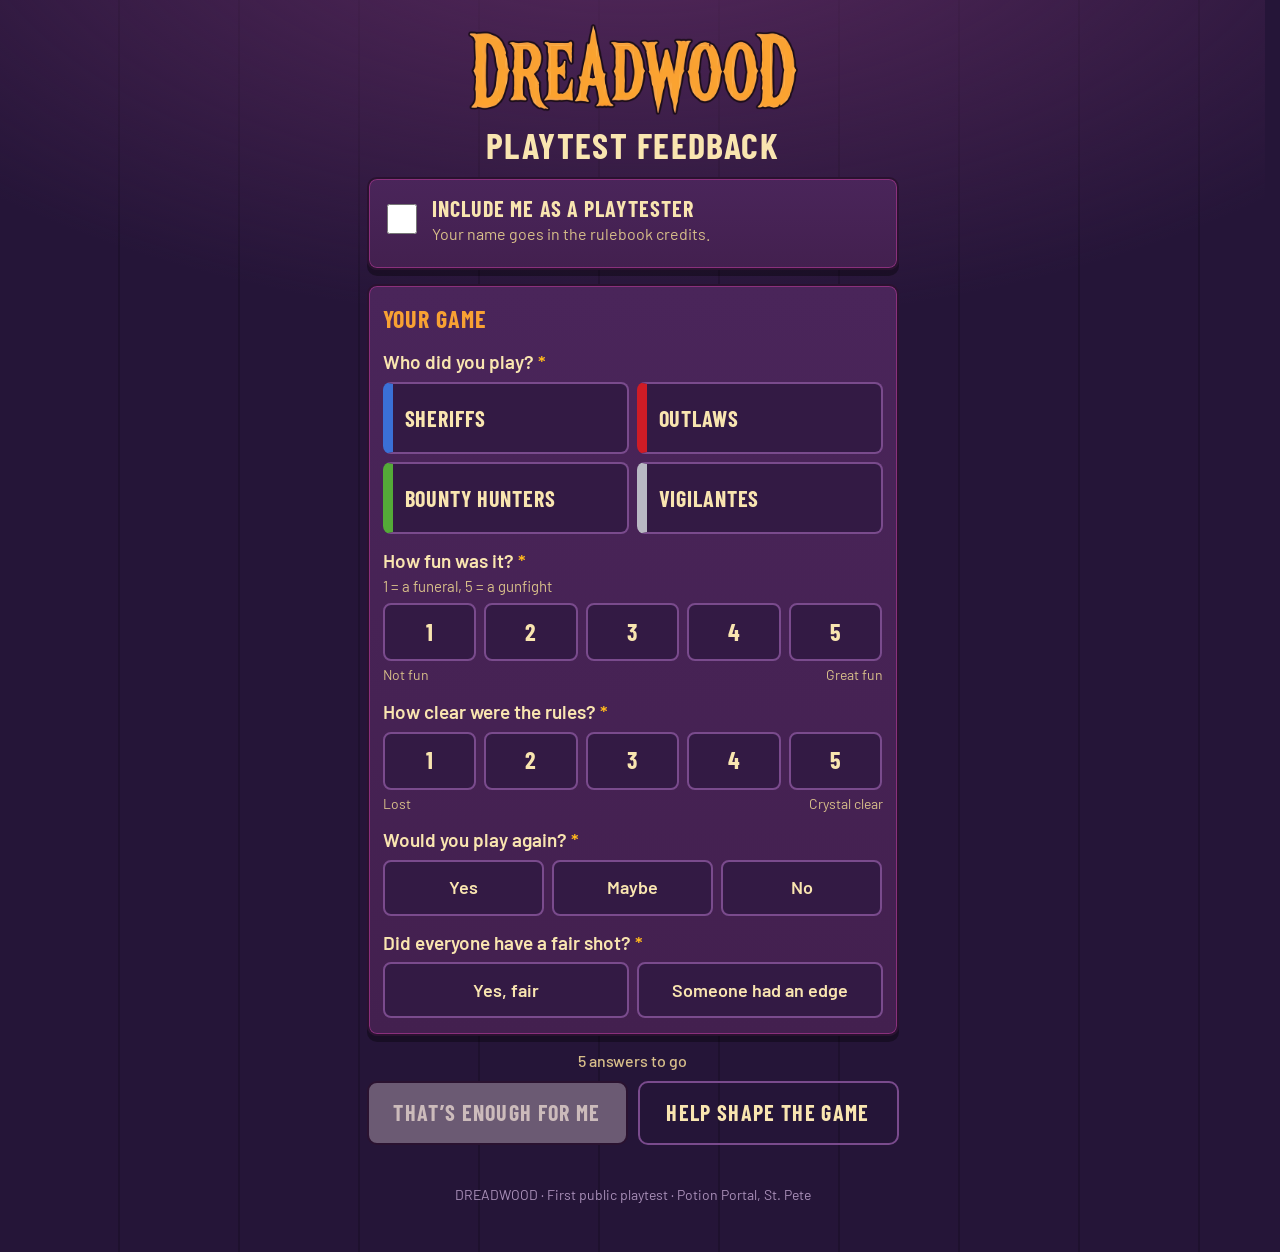
==== index.html @ 8e786455 "Seat question under Players (1..N); remove first-time question from survey" ====
<!doctype html>
<html lang="en"><head>
<meta charset="utf-8"><meta name="viewport" content="width=device-width,initial-scale=1,viewport-fit=cover">
<title>DREADWOOD Playtest Feedback</title><meta name="theme-color" content="#251538">
<meta name="description" content="Tell us how your DREADWOOD game went. About 60 seconds.">
<link rel="preload" href="assets/fonts/BarlowCondensed-Bold.woff2" as="font" type="font/woff2" crossorigin>
<link rel="stylesheet" href="assets/app.css">
</head><body>
<main class="wrap" id="form-view">
  <header class="hdr"><img class="logo" src="assets/img/logo.png" alt="DREADWOOD" width="900" height="249">
  <h1>Playtest feedback</h1></header>
  <form id="f" autocomplete="off" novalidate>
   <div class="hp" aria-hidden="true"><label>Website <input type="text" name="website" tabindex="-1" autocomplete="off"></label></div>

   <section class="panel pt" id="pt-panel">
    <label class="tick big"><input type="checkbox" id="credit"><span><b>Include me as a playtester</b><small>Your name goes in the rulebook credits.</small></span></label>
    <div id="pt-fields" class="reveal"><div class="rv">
      <div class="q">Name <small>exactly as it should be printed</small></div><input type="text" id="creditname" maxlength="80" autocomplete="off" placeholder="First name, handle, or both">
      <div class="q">Email <small>optional, only if you're up for follow-up questions</small></div><input type="email" id="email" maxlength="120" autocomplete="off" inputmode="email" placeholder="you@example.com">
      <p class="hint" style="margin:8px 0 0">Only Adam sees this. No spam, no list sales.</p>
    </div></div>
   </section>

   <section class="panel">
    <h2>Your game</h2>
    <div class="q req">Who did you play?</div>
    <div class="chips grid2" id="c-faction" data-chipclass="fac"></div>

    <div class="q"><span class="req">How fun was it?</span><small>1 = a funeral, 5 = a gunfight</small></div>
    <div class="chips five" id="c-fun"></div>
    <div class="scale-labels"><span>Not fun</span><span>Great fun</span></div>

    <div class="q req">How clear were the rules?</div>
    <div class="chips five" id="c-clarity"></div>
    <div class="scale-labels"><span>Lost</span><span>Crystal clear</span></div>

    <div class="q req">Would you play again?</div>
    <div class="chips grid3" id="c-again"></div>

    <div class="q req">Did everyone have a fair shot?</div>
    <div class="chips grid2" id="c-balance"></div>
    <div id="off-wrap" class="hidden"><div class="q">What gave someone the edge? <small>optional</small></div>
      <input type="text" id="off" maxlength="200" placeholder="A faction, a card, a seat, the board…"></div>
   </section>

   <p class="note count" id="left">5 answers to go</p>
   <div class="actions">
     <button class="btn" id="go" type="button" disabled>That’s Enough for Me</button>
     <button class="btn ghost" id="more" type="button" aria-expanded="false" aria-controls="extra">Help shape the game</button>
   </div>

   <div id="extra" class="reveal"><div class="rv">
   <details class="panel" id="d-game">
    <summary>The match <span class="opt">optional</span><span class="cnt" hidden></span></summary>
    <div class="q">How many games of Dreadwood have you played tonight?<small>Count this one.</small></div><div class="chips eq num" id="c-game"></div>
    <div class="q">Players</div><div class="chips grid3" id="c-count"></div>
    <div id="seat-wrap" class="hidden"><div class="q">Your seat<small>1 = went first</small></div><div class="chips eq num" id="c-seat"></div></div>
    <div class="q">Layout</div><select id="layout" aria-label="Layout"></select>
    <div class="q">Did you win?</div><div class="chips grid3" id="c-won"></div>
   </details>

   <details class="panel" id="d-more">
    <summary>Your two cents <span class="opt">optional</span><span class="cnt" hidden></span></summary>
    <div class="q">Favorite character or ability</div><select id="fav"></select>
    <div class="q">Least favorite</div><select id="least"></select>
    <div class="q">What confused you?</div><textarea id="confused" maxlength="600" placeholder="A rule, a card, a moment where you went “wait, what?”"></textarea>
    <div class="q">One thing you'd change</div><textarea id="change" maxlength="600"></textarea>
   </details>

   <details class="panel" id="d-you">
    <summary>Who's talking <span class="opt">optional</span><span class="cnt" hidden></span></summary>
    <div class="q">How did you hear about tonight?</div><div class="chips grid2" id="c-heard"></div>
    <div class="q">What do you usually play? <small>pick any</small></div><div class="chips grid2 left" id="c-interests"></div>
    <div class="q">Favorite board or video game?</div><input type="text" id="favgame" maxlength="100" placeholder="Anything goes">
   </details>

   <p class="note count" id="left2"></p>
   <button class="btn" id="go2" type="button" disabled>Send it all in</button>
   </div></div>
  </form>
  <p class="foot">DREADWOOD · First public playtest · Potion Portal, St. Pete</p>
</main>

<main class="wrap thanks hidden" id="thanks-view">
  <img class="logo" src="assets/img/logo.png" alt="DREADWOOD" width="900" height="249">
  <h1 id="thx-h1">Thanks, partner.</h1>
  <figure class="vamp" id="vamp"><img id="vamp-img" alt="" width="260" height="360"><figcaption><b id="vamp-name"></b><span id="vamp-line"></span></figcaption></figure>
  <p class="lede" style="font-size:20px">Your notes go straight into the rulebook pile.</p>
  <div class="status wait" id="tstatus">Saving…</div>
  <a class="btn ig" id="ig" href="https://instagram.com/playdreadwood" target="_blank" rel="noopener"><svg viewBox="0 0 24 24" width="28" height="28" aria-hidden="true" fill="none" stroke="currentColor" stroke-width="2.2"><rect x="3" y="3" width="18" height="18" rx="5.5"/><circle cx="12" cy="12" r="4.2"/><circle cx="17.4" cy="6.6" r="1.1" fill="currentColor" stroke="none"/></svg><div class="igt"><span class="a">Follow @playdreadwood</span><span class="b">on Instagram</span></div></a>
  <p class="lede">Eliminated early? Grab another drink. You earned it.</p>
  <div style="display:grid;gap:10px;margin-top:20px">
   <button class="btn ghost" id="more-thoughts" type="button">Wait! I had more thoughts.</button>
   <button class="btn" id="again" type="button">Another player at this table</button>
   <button class="btn ghost" id="again-me" type="button">I played another game</button>
  </div>
  <p class="foot">Anything we missed? Tell Adam in person. He's the one in the hat.</p>
</main>
<script src="assets/config.js"></script><script src="assets/common.js"></script>
<script>
(() => {
const {$, $$, chips, getChips, setChips, enqueue, flush, pending, fillLayouts, ROSTER, FACTIONS, jget, jset} = DW;
const P = new URLSearchParams(location.search);
let game = "";   // ?t= (old table param) is ignored on purpose
const gp = (P.get("g")||"").replace(/\s/g,"+");   // ?t= (old table param) is ignored on purpose
if (/^\d{1,2}\+?$/.test(gp)) game = (parseInt(gp,10) >= 4 || gp.endsWith("+")) ? "4+" : String(parseInt(gp,10));
const mounted = Date.now();
chips($("#c-game"), ["1","2","3","4+"], {onchange:v=>{game=v;}}); setChips($("#c-game"), game);
const upd = () => {
  const need = [["fac",getChips($("#c-faction"))],["fun",getChips($("#c-fun"))],["cl",getChips($("#c-clarity"))],["ag",getChips($("#c-again"))],["bal",getChips($("#c-balance"))]].filter(x=>!x[1]).length;
  $("#go").disabled = $("#go2").disabled = need>0;
  $("#left").textContent = $("#left2").textContent = need ? need + (need===1?" answer to go":" answers to go") : "Ready. Thanks for doing this.";
  $("#off-wrap").classList.toggle("hidden", getChips($("#c-balance"))!=="Felt off");
};
chips($("#c-faction"), FACTIONS, {onchange:upd});
chips($("#c-fun"), ["1","2","3","4","5"], {onchange:upd});
chips($("#c-clarity"), ["1","2","3","4","5"], {onchange:upd});
chips($("#c-again"), ["Yes","Maybe","No"], {onchange:upd});
chips($("#c-balance"), [{v:"Fair",l:"Yes, fair"},{v:"Felt off",l:"Someone had an edge"}], {onchange:upd});
function seatsFor(v){ const n=+v||0, keep=getChips($("#c-seat")); $("#seat-wrap").classList.toggle("hidden", !n);
  chips($("#c-seat"), n?Array.from({length:n},(_,i)=>String(i+1)):[], {onchange:()=>{}}); $("#c-seat").style.setProperty("--n", n||1);
  if (keep && +keep<=n) setChips($("#c-seat"), keep); }
chips($("#c-count"), ["2","3","4"], {onchange:v=>{ fillLayouts($("#layout"), v?+v:0); seatsFor(v); }});
seatsFor("");
chips($("#c-won"), ["Won","Lost","Unfinished"]);
chips($("#c-heard"), ["Potion Portal","Social media","A friend","Walked in","Other"]);
chips($("#c-interests"), ["Tactics/strategy board games","Miniatures wargames","Card games","Party/family games","Video: tactics/strategy","Video: shooters",{v:"Video: RPGs",l:"Video: role-playing games"},"Other"], {multi:true});
fillLayouts($("#layout"), 0);
// favorite / least: characters + abilities + Silver Bullet
for (const id of ["fav","least"]) { const s=$("#"+id); s.innerHTML='<option value="">No pick</option>';
  Object.entries(ROSTER).forEach(([f,r]) => { const g=document.createElement("optgroup"); g.label=f;
    [...r.chars.map(c=>["Character: "+c, c]), ...r.abil.map(a=>["Ability: "+a, a+" (ability)"])].forEach(([v,l])=>{const o=document.createElement("option");o.value=v;o.textContent=l;g.appendChild(o)}); s.appendChild(g); });
  const g=document.createElement("optgroup"); g.label="Everyone"; const o=document.createElement("option"); o.value="Silver Bullet"; o.textContent="Silver Bullet"; g.appendChild(o); s.appendChild(g); }
$("#credit").onchange = e => { $("#pt-fields").classList.toggle("open", e.target.checked); if(!e.target.checked){ $("#creditname").value=""; $("#email").value=""; } };
$("#more").onclick = () => { $(".actions").classList.add("hidden"); $("#left").classList.add("hidden"); const x=$("#extra"); x.classList.add("open"); $("#more").setAttribute("aria-expanded","true"); setTimeout(()=>x.scrollIntoView({behavior:"smooth",block:"start"}),120); };
upd();

function badges(){
  $$('#f details').forEach(d=>{ let n=0;
    $$('.chips',d).forEach(c=>{ if($$('.chip[aria-pressed=true]',c).length) n++; });
    $$('input[type=text],input[type=email],textarea,select',d).forEach(e=>{ if((e.value||'').trim()) n++; });
    $$('input[type=checkbox]',d).forEach(e=>{ if(e.checked) n++; });
    const b=$('.cnt',d); b.hidden=!n; b.textContent=n+' answered'; });
}
['click','input','change'].forEach(ev=>$('#f').addEventListener(ev,()=>setTimeout(badges,0)));
badges();

function build(){
  const v = id => ($("#"+id).value||"").trim(), pt = $("#credit").checked;
  return { type:"survey", game:getChips($("#c-game")), faction:getChips($("#c-faction")), fun:+getChips($("#c-fun")), clarity:+getChips($("#c-clarity")),
    play_again:getChips($("#c-again")), balance:getChips($("#c-balance")), balance_note:v("off"),
    tier:"", players:getChips($("#c-count")), layout:v("layout"), seat:getChips($("#c-seat")), result:getChips($("#c-won")), first_time:"",
    favorite:v("fav"), least_favorite:v("least"), confused:v("confused"), change:v("change"), heard:getChips($("#c-heard")), interests:getChips($("#c-interests"),true), favorite_game:v("favgame"),
    handle:pt?v("creditname"):"", email:pt?v("email"):"", ok_followup:pt && !!v("email"), ok_credit:pt, credit_name:pt?v("creditname"):"",
    seconds:Math.round((Date.now()-mounted)/1000) };
}
let cur = null;   // {id, ts, vamp} of the record this screen belongs to
async function showThanks(real, upd){
  if (real){ const v = upd && cur && cur.vamp ? cur.vamp : DW.nextVampire(); if (cur) cur.vamp = v; $('#vamp-img').src='assets/vamps/'+v.f; $('#vamp-img').alt=v.name; $('#vamp-name').textContent=v.name; $('#vamp-line').textContent=v.line; $('#vamp').classList.remove('hidden'); } else $('#vamp').classList.add('hidden');
  $('#thx-h1').textContent = upd ? 'Added. Thanks.' : 'Thanks, partner.';
  $("#form-view").classList.add("hidden"); $("#thanks-view").classList.remove("hidden"); scrollTo(0,0);
  const st = $("#tstatus");
  const paint = () => { const n = pending(); if (n){ st.className="status wait"; st.textContent="Saved on this phone. It will send itself as soon as you have signal. You can close this page."; } else { st.className="status ok"; st.textContent="✓ Received. Nothing more to do."; } };
  paint(); document.addEventListener("dw-queue", paint); await flush(); paint();
}
const submit = async () => {
  if ($("#f [name=website]").value) { showThanks(); return; }           // honeypot: bots get a fake thank-you, nothing is stored
  if (Date.now()-mounted < 2500) return;                                   // humans need more than 2.5 s
  const em = $("#email").value.trim(); if (em && !/^\S+@\S+\.\S+$/.test(em)) { $("#email").focus(); return; }
  const upd = !!cur, rec = build();
  if (upd){ rec.id = cur.id; rec.ts = cur.ts; rec.update = true; }
  enqueue(rec); if (!upd) cur = {id:rec.id, ts:rec.ts, vamp:null};
  showThanks(true, upd);
};
$("#go").onclick = $("#go2").onclick = submit;
function resetForm(keepGame){
  cur = null;
  $("#f").reset(); ["c-game","c-faction","c-fun","c-clarity","c-again","c-balance","c-count","c-seat","c-won","c-heard","c-interests"].forEach(i=>setChips($("#"+i),""));
  seatsFor(""); $("#pt-fields").classList.remove("open"); $("#extra").classList.remove("open"); $(".actions").classList.remove("hidden"); $("#left").classList.remove("hidden"); $("#more").setAttribute("aria-expanded","false"); if(!keepGame) game="";
  setChips($("#c-game"), keepGame ? game : ""); fillLayouts($("#layout"),0); upd(); badges(); $$('#f details').forEach(d=>d.open=false);
  $("#thanks-view").classList.add("hidden"); $("#form-view").classList.remove("hidden"); scrollTo(0,0);
}
$("#more-thoughts").onclick = () => {
  $("#thanks-view").classList.add("hidden"); $("#form-view").classList.remove("hidden");
  if(!$("#extra").classList.contains("open")) $("#more").click(); else $("#extra").scrollIntoView({behavior:"smooth",block:"start"});
  badges();
};
$("#again").onclick = () => resetForm(true);
$("#again-me").onclick = () => resetForm(false);
})();
</script></body></html>
---- assets/app.css ----
@font-face{font-family:Barlow;font-weight:400;font-display:swap;src:url(fonts/Barlow-Regular.woff2) format("woff2")}
@font-face{font-family:Barlow;font-weight:500;font-display:swap;src:url(fonts/Barlow-Medium.woff2) format("woff2")}
@font-face{font-family:Barlow;font-weight:600;font-display:swap;src:url(fonts/Barlow-SemiBold.woff2) format("woff2")}
@font-face{font-family:"Barlow Condensed";font-weight:600;font-display:swap;src:url(fonts/BarlowCondensed-SemiBold.woff2) format("woff2")}
@font-face{font-family:"Barlow Condensed";font-weight:700;font-display:swap;src:url(fonts/BarlowCondensed-Bold.woff2) format("woff2")}
:root{--night:#251538;--ink:#2A1230;--wood:#4A255A;--wood-hi:#68286B;--sheen:#8B307D;--parch:#F9E5B0;--parch-mid:#FED980;--ember:#EB7B2D;--logo:#F8A133;--amber:#FFB81C;--rust:#C7563D;--magenta:#D6249F;
--sheriff:#3A70D6;--outlaw:#CE1C26;--hunter:#54AA38;--vigil:#B9B9C4;--ok:#7BD36B}
*{box-sizing:border-box;-webkit-tap-highlight-color:transparent}
html{background:var(--night);color:var(--parch);font:500 18px/1.4 Barlow,system-ui,sans-serif;-webkit-text-size-adjust:100%}
body{margin:0;min-height:100vh;background:
 radial-gradient(120% 60% at 50% -10%,#5a2a5f 0%,transparent 60%),
 repeating-linear-gradient(90deg,rgba(0,0,0,.0) 0 118px,rgba(0,0,0,.18) 118px 120px),var(--night);padding-bottom:110px}
.wrap{max-width:560px;margin:0 auto;padding:18px 14px}
.wide{max-width:900px}
h1,h2,h3,.cond{font-family:"Barlow Condensed",Barlow,sans-serif;text-transform:uppercase;letter-spacing:.04em;margin:0}
h1{font-size:34px;line-height:1;font-weight:700;color:var(--parch)}
h2{font-size:24px;font-weight:700;color:var(--logo)}
.lede{color:#e6cf9c;margin:8px 0 0;font-weight:400}
.logo{display:block;width:min(78%,330px);margin:6px auto 14px;height:auto}
.panel{background:linear-gradient(180deg,var(--wood) 0%,#43204f 100%);border:2px solid var(--ink);box-shadow:inset 0 0 0 1px var(--sheen),0 6px 0 rgba(0,0,0,.35);border-radius:10px;padding:16px 14px;margin:14px 0}
.panel h2{margin-bottom:2px}
.hint{font-size:15px;color:#d8bf8a;font-weight:400;margin:0 0 10px}
.q{margin:14px 0 6px;font-weight:600;font-size:19px}
.q small{font-weight:400;color:#d8bf8a;font-size:15px}
.req::after{content:" *";color:var(--amber)}
.chips{display:flex;flex-wrap:wrap;gap:8px}
.chips.grid2{display:grid;grid-template-columns:1fr 1fr}
.chips.grid3{display:grid;grid-template-columns:repeat(3,1fr)}
.chips.grid4{display:grid;grid-template-columns:repeat(4,1fr)}
.chips.five{display:grid;grid-template-columns:repeat(5,1fr)}
.chip{appearance:none;font:600 18px Barlow,sans-serif;color:var(--parch);background:#331a44;border:2px solid #7a4b8d;border-radius:8px;min-height:52px;padding:8px 12px;text-align:center;cursor:pointer;display:flex;align-items:center;justify-content:center;gap:8px}
.chip:active{transform:translateY(1px)}
.chip[aria-pressed=true]{background:var(--logo);border-color:#fff3d0;color:var(--ink);box-shadow:0 0 0 2px var(--ember)}
.chip.fac{justify-content:flex-start;border-left-width:10px;font-family:"Barlow Condensed";font-size:22px;text-transform:uppercase;letter-spacing:.04em;font-weight:700;min-height:60px}
.chip.fac[data-v=Sheriffs]{border-left-color:var(--sheriff)}.chip.fac[data-v=Outlaws]{border-left-color:var(--outlaw)}
.chip.fac[data-v="Bounty Hunters"]{border-left-color:var(--hunter)}.chip.fac[data-v=Vigilantes]{border-left-color:var(--vigil)}
.scale-labels{display:flex;justify-content:space-between;font-size:14px;color:#d8bf8a;margin-top:4px;font-weight:400}
.chips.five .chip{font-size:24px;font-family:"Barlow Condensed";font-weight:700;min-height:58px;padding:4px}
input[type=text],input[type=email],input[type=number],input[type=time],select,textarea{width:100%;font:500 18px Barlow,sans-serif;color:var(--ink);background:var(--parch);border:2px solid var(--ink);border-radius:8px;padding:12px;min-height:50px}
textarea{min-height:84px;resize:vertical}
select{appearance:none;background:var(--parch) url("data:image/svg+xml,%3Csvg xmlns='http://www.w3.org/2000/svg' width='16' height='10'%3E%3Cpath d='M1 1l7 7 7-7' fill='none' stroke='%232A1230' stroke-width='3'/%3E%3C/svg%3E") no-repeat right 14px center;padding-right:40px}
input:focus,select:focus,textarea:focus,.chip:focus-visible,.btn:focus-visible{outline:3px solid var(--amber);outline-offset:2px}
label.tick{display:flex;gap:12px;align-items:flex-start;padding:10px 0;font-weight:500}
label.tick input{width:26px;height:26px;flex:none;accent-color:var(--logo);margin-top:1px}
.btn{appearance:none;font:700 24px "Barlow Condensed";text-transform:uppercase;letter-spacing:.06em;border:2px solid var(--ink);border-radius:10px;min-height:58px;padding:10px 20px;background:var(--logo);color:var(--ink);box-shadow:0 4px 0 #8a3d12;cursor:pointer;width:100%}
.btn:disabled{background:#6b5a73;color:#cbb;box-shadow:none;cursor:not-allowed}
.btn.ghost{background:transparent;color:var(--parch);border-color:#7a4b8d;box-shadow:none}
.btn.sm{font-size:18px;min-height:46px;width:auto}
.dock{position:fixed;left:0;right:0;bottom:0;background:rgba(37,21,56,.96);border-top:2px solid var(--sheen);padding:10px 14px calc(10px + env(safe-area-inset-bottom));z-index:5}
.dock .in{max-width:560px;margin:0 auto}
.dock .note{text-align:center;font-size:15px;color:#d8bf8a;margin:0 0 6px}
.tag{display:inline-block;background:#331a44;border:1px solid #7a4b8d;border-radius:99px;padding:4px 12px;font-weight:600;font-size:16px}
.row{display:flex;gap:10px;align-items:center;justify-content:space-between;flex-wrap:wrap}
.hp{position:absolute!important;left:-9999px;width:1px;height:1px;overflow:hidden}
.hidden{display:none!important}
.status{border-radius:8px;padding:10px 12px;font-weight:600;margin:12px 0;border:2px solid}
.status.ok{border-color:var(--ok);color:var(--ok);background:rgba(123,211,107,.08)}
.status.wait{border-color:var(--amber);color:var(--amber);background:rgba(255,184,28,.08)}
.thanks{text-align:center;padding-top:10px}
.thanks h1{font-size:46px;color:var(--logo)}
details{margin:10px 0}summary{cursor:pointer;font:700 22px "Barlow Condensed";text-transform:uppercase;letter-spacing:.05em;color:var(--logo);padding:10px 0;min-height:48px}
.seat{background:#331a44;border:2px solid #7a4b8d;border-radius:10px;padding:12px;margin:10px 0}
.seat.win{border-color:var(--amber);box-shadow:0 0 0 2px var(--ember)}
.seat h3{font-size:22px;color:var(--parch-mid);margin-bottom:8px}
.cols{display:grid;grid-template-columns:1fr 1fr;gap:10px}
.cols3{display:grid;grid-template-columns:repeat(3,1fr);gap:10px}
.mini{font-size:14px;color:#d8bf8a;font-weight:600;margin:8px 0 4px;text-transform:uppercase;letter-spacing:.05em}
.stepper{display:flex;align-items:center;gap:8px}
.stepper button{width:52px;height:52px;border-radius:8px;border:2px solid #7a4b8d;background:#331a44;color:var(--parch);font:700 28px Barlow}
.stepper input{text-align:center}
.foot{text-align:center;color:#a98fb8;font-size:14px;margin:26px 0 0;font-weight:400}
.foot a{color:#d8bf8a}
nav.hostnav{display:flex;gap:8px;flex-wrap:wrap}
@media (min-width:700px){.chip{min-height:56px}}

.vamp{margin:6px auto 0;text-align:center}
.vamp img{display:block;margin:0 auto;height:min(30vh,270px);width:auto;max-width:90%;object-fit:contain;filter:drop-shadow(0 8px 10px rgba(0,0,0,.55))}
.vamp figcaption b{display:block;font:700 26px "Barlow Condensed";text-transform:uppercase;letter-spacing:.06em;color:var(--parch-mid);margin-top:8px}
.vamp figcaption span{display:block;color:#e6cf9c;font-weight:400;font-size:17px}

h1,h2,h3,figcaption b,.lede,summary,.q,.hint,.note,.status,.foot,.vamp figcaption span,.thanks p,label.tick span{text-wrap:balance}
p,label,li{text-wrap:pretty}
.btn.ig{display:flex;align-items:center;justify-content:center;gap:12px;text-decoration:none;margin:14px 0 4px;min-height:64px;font-size:23px;line-height:1.05;text-wrap:balance;background:linear-gradient(135deg,#F8A133,#D6249F);color:#fff;border-color:var(--ink);text-shadow:0 1px 0 rgba(42,18,48,.6);box-shadow:0 4px 0 #6b1c52}
.btn.ig svg{flex:none}

.btn.ig .igt{display:flex;flex-direction:column;align-items:flex-start;text-align:left}
.btn.ig .a{font-size:24px;white-space:nowrap}.btn.ig .b{font:600 15px Barlow;letter-spacing:.08em;opacity:.95}
@media (max-width:370px){.btn.ig .a{font-size:21px}}

.chips.eq{display:grid;grid-template-columns:repeat(var(--n,4),1fr)}
.chips.eq.num .chip{font-size:24px;font-family:"Barlow Condensed";font-weight:700;min-height:58px;padding:4px}
.chips.grid2 .chip:last-child:nth-child(odd){grid-column:1/-1}
.chips.grid2{grid-template-columns:repeat(2,minmax(0,1fr))}
.chips.grid3{grid-template-columns:repeat(3,minmax(0,1fr))}
.chips.grid4{grid-template-columns:repeat(4,minmax(0,1fr))}
.chips.five{grid-template-columns:repeat(5,minmax(0,1fr))}
.chips.eq{grid-template-columns:repeat(var(--n,4),minmax(0,1fr))}
.chips.grid3 .chip{padding:8px 6px;line-height:1.1}
.chips.grid2,.chips.grid3,.chips.grid4,.chips.five,.chips.eq{grid-auto-rows:1fr}
.chip{text-align:center;line-height:1.1}
.chip.fac{min-height:72px;align-items:center}
.q small{display:block;margin-top:2px}
.chip.fac{text-align:left;justify-content:flex-start}

.chips.left .chip{justify-content:flex-start;text-align:left;min-height:64px;line-height:1.15}

summary{display:flex;align-items:center;gap:10px;flex-wrap:wrap;list-style:none}
summary::-webkit-details-marker{display:none}
summary::before{content:"▸";font-size:20px;color:var(--logo);transition:transform .15s;display:inline-block;width:16px}
details[open]>summary::before{transform:rotate(90deg)}
summary .opt{font:500 14px Barlow;text-transform:none;letter-spacing:0;color:#d8bf8a}
summary .cnt{margin-left:auto;font:700 15px Barlow;letter-spacing:.02em;text-transform:none;background:var(--logo);color:var(--ink);border-radius:99px;padding:2px 10px}
summary .cnt[hidden]{display:none}

.hdr{text-align:center;margin-bottom:22px}
.hdr .logo{margin:6px auto 12px}
.hdr h1{text-wrap:balance;font-size:36px}
.hdr .lede{max-width:30ch;margin:10px auto 0;text-wrap:balance}
.wide .hdr .lede{max-width:46ch}
@media(min-width:700px){.hdr .lede{max-width:44ch}}
.hdr .lede{max-width:34ch}.wide .hdr .lede{max-width:38ch}

#form-view .hdr{margin-bottom:6px}#form-view .hdr h1{margin-top:2px}

body{padding-bottom:30px}
.panel.pt{padding:12px 14px}
label.tick.big{padding:4px 0;align-items:center}
label.tick.big input{width:30px;height:30px}
label.tick.big span b{display:block;font:700 22px "Barlow Condensed";text-transform:uppercase;letter-spacing:.05em;color:var(--parch)}
label.tick.big span small{display:block;color:#d8bf8a;font-weight:400;font-size:16px;margin-top:2px}
#pt-fields{margin-top:6px}
.actions{display:grid;grid-template-columns:1fr 1fr;grid-auto-rows:1fr;gap:10px;margin:6px 0 14px}
.actions .btn{display:flex;align-items:center;justify-content:center;text-align:center;line-height:1.05;padding:8px 10px;min-height:64px;font-size:22px;text-wrap:balance}
.note.count{text-align:center;color:#d8bf8a;font-size:16px;margin:10px 0 8px;min-height:1.2em}
#go2{margin:8px 0 6px}

html{scrollbar-gutter:stable;overflow-y:scroll}
.reveal{display:grid;grid-template-rows:0fr;visibility:hidden;transition:grid-template-rows .28s ease,visibility 0s linear .28s}
.reveal.open{grid-template-rows:1fr;visibility:visible;transition:grid-template-rows .28s ease,visibility 0s}
.reveal>.rv{overflow:hidden;min-height:0}
.reveal.open>.rv{overflow:visible;transition:none}
@media (prefers-reduced-motion:reduce){.reveal,.reveal.open{transition:none}}

.chip{text-wrap:balance}
@media (max-width:380px){.actions .btn{font-size:19px;letter-spacing:.03em;padding:8px 6px}}
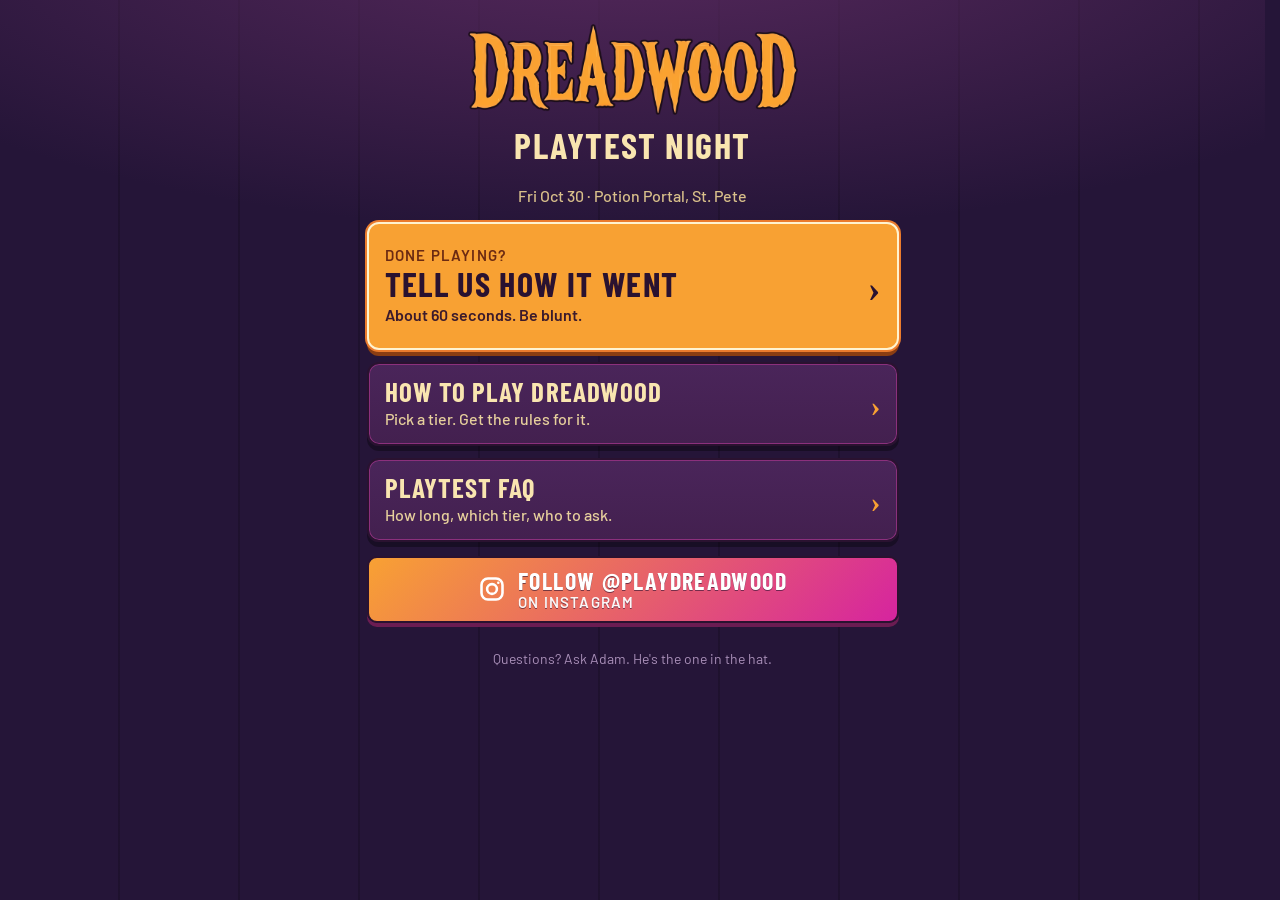
==== commit c68fe50a: "Landing draft: menu at /, survey moved to /survey/, How to Play tier picker, FAQ (DRAFT copy)" ====
--- a/index.html
+++ b/index.html
@@ -1,191 +1,33 @@
 <!doctype html>
 <html lang="en"><head>
 <meta charset="utf-8"><meta name="viewport" content="width=device-width,initial-scale=1,viewport-fit=cover">
-<title>DREADWOOD Playtest Feedback</title><meta name="theme-color" content="#251538">
-<meta name="description" content="Tell us how your DREADWOOD game went. About 60 seconds.">
+<title>DREADWOOD Playtest</title><meta name="theme-color" content="#251538">
+<meta name="description" content="DREADWOOD playtest night: feedback, how to play, and the FAQ.">
+<script>
+// Old links and printed QR codes pointed straight at the survey (?g=2 prefills the game count). Keep them working.
+(function(){ var q = location.search; if (/[?&]g=/.test(q)) location.replace("survey/" + q + location.hash); })();
+</script>
 <link rel="preload" href="assets/fonts/BarlowCondensed-Bold.woff2" as="font" type="font/woff2" crossorigin>
 <link rel="stylesheet" href="assets/app.css">
 </head><body>
-<main class="wrap" id="form-view">
+<main class="wrap">
   <header class="hdr"><img class="logo" src="assets/img/logo.png" alt="DREADWOOD" width="900" height="249">
-  <h1>Playtest feedback</h1></header>
-  <form id="f" autocomplete="off" novalidate>
-   <div class="hp" aria-hidden="true"><label>Website <input type="text" name="website" tabindex="-1" autocomplete="off"></label></div>
+  <h1>Playtest night</h1></header>
+  <p class="when">Fri Oct 30 · Potion Portal, St. Pete</p>
 
-   <section class="panel pt" id="pt-panel">
-    <label class="tick big"><input type="checkbox" id="credit"><span><b>Include me as a playtester</b><small>Your name goes in the rulebook credits.</small></span></label>
-    <div id="pt-fields" class="reveal"><div class="rv">
-      <div class="q">Name <small>exactly as it should be printed</small></div><input type="text" id="creditname" maxlength="80" autocomplete="off" placeholder="First name, handle, or both">
-      <div class="q">Email <small>optional, only if you're up for follow-up questions</small></div><input type="email" id="email" maxlength="120" autocomplete="off" inputmode="email" placeholder="you@example.com">
-      <p class="hint" style="margin:8px 0 0">Only Adam sees this. No spam, no list sales.</p>
-    </div></div>
-   </section>
+  <nav class="menu" aria-label="Playtest">
+    <a class="mbtn hero" href="survey/">
+      <span class="t"><span class="k">Done playing?</span><span class="a">Tell us how it went</span><span class="b">About 60 seconds. Be blunt.</span></span><span class="go" aria-hidden="true">›</span>
+    </a>
+    <a class="mbtn" href="how-to-play/">
+      <span class="t"><span class="a">How to Play Dreadwood</span><span class="b">Pick a tier. Get the rules for it.</span></span><span class="go" aria-hidden="true">›</span>
+    </a>
+    <a class="mbtn" href="faq/">
+      <span class="t"><span class="a">Playtest FAQ</span><span class="b">How long, which tier, who to ask.</span></span><span class="go" aria-hidden="true">›</span>
+    </a>
+  </nav>
 
-   <section class="panel">
-    <h2>Your game</h2>
-    <div class="q req">Who did you play?</div>
-    <div class="chips grid2" id="c-faction" data-chipclass="fac"></div>
-
-    <div class="q"><span class="req">How fun was it?</span><small>1 = a funeral, 5 = a gunfight</small></div>
-    <div class="chips five" id="c-fun"></div>
-    <div class="scale-labels"><span>Not fun</span><span>Great fun</span></div>
-
-    <div class="q req">How clear were the rules?</div>
-    <div class="chips five" id="c-clarity"></div>
-    <div class="scale-labels"><span>Lost</span><span>Crystal clear</span></div>
-
-    <div class="q req">Would you play again?</div>
-    <div class="chips grid3" id="c-again"></div>
-
-    <div class="q req">Did everyone have a fair shot?</div>
-    <div class="chips grid2" id="c-balance"></div>
-    <div id="off-wrap" class="hidden"><div class="q">What gave someone the edge? <small>optional</small></div>
-      <input type="text" id="off" maxlength="200" placeholder="A faction, a card, a seat, the board…"></div>
-   </section>
-
-   <p class="note count" id="left">5 answers to go</p>
-   <div class="actions">
-     <button class="btn" id="go" type="button" disabled>That’s Enough for Me</button>
-     <button class="btn ghost" id="more" type="button" aria-expanded="false" aria-controls="extra">Help shape the game</button>
-   </div>
-
-   <div id="extra" class="reveal"><div class="rv">
-   <details class="panel" id="d-game">
-    <summary>The match <span class="opt">optional</span><span class="cnt" hidden></span></summary>
-    <div class="q">How many games of Dreadwood have you played tonight?<small>Count this one.</small></div><div class="chips eq num" id="c-game"></div>
-    <div class="q">Players</div><div class="chips grid3" id="c-count"></div>
-    <div id="seat-wrap" class="hidden"><div class="q">Your seat<small>1 = went first</small></div><div class="chips eq num" id="c-seat"></div></div>
-    <div class="q">Layout</div><select id="layout" aria-label="Layout"></select>
-    <div class="q">Did you win?</div><div class="chips grid3" id="c-won"></div>
-   </details>
-
-   <details class="panel" id="d-more">
-    <summary>Your two cents <span class="opt">optional</span><span class="cnt" hidden></span></summary>
-    <div class="q">Favorite character or ability</div><select id="fav"></select>
-    <div class="q">Least favorite</div><select id="least"></select>
-    <div class="q">What confused you?</div><textarea id="confused" maxlength="600" placeholder="A rule, a card, a moment where you went “wait, what?”"></textarea>
-    <div class="q">One thing you'd change</div><textarea id="change" maxlength="600"></textarea>
-   </details>
-
-   <details class="panel" id="d-you">
-    <summary>Who's talking <span class="opt">optional</span><span class="cnt" hidden></span></summary>
-    <div class="q">How did you hear about tonight?</div><div class="chips grid2" id="c-heard"></div>
-    <div class="q">What do you usually play? <small>pick any</small></div><div class="chips grid2 left" id="c-interests"></div>
-    <div class="q">Favorite board or video game?</div><input type="text" id="favgame" maxlength="100" placeholder="Anything goes">
-   </details>
-
-   <p class="note count" id="left2"></p>
-   <button class="btn" id="go2" type="button" disabled>Send it all in</button>
-   </div></div>
-  </form>
-  <p class="foot">DREADWOOD · First public playtest · Potion Portal, St. Pete</p>
+  <a class="btn ig" href="https://instagram.com/playdreadwood" target="_blank" rel="noopener"><svg viewBox="0 0 24 24" width="28" height="28" aria-hidden="true" fill="none" stroke="currentColor" stroke-width="2.2"><rect x="3" y="3" width="18" height="18" rx="5.5"/><circle cx="12" cy="12" r="4.2"/><circle cx="17.4" cy="6.6" r="1.1" fill="currentColor" stroke="none"/></svg><div class="igt"><span class="a">Follow @playdreadwood</span><span class="b">on Instagram</span></div></a>
+  <p class="foot">Questions? Ask Adam. He's the one in the hat.</p>
 </main>
-
-<main class="wrap thanks hidden" id="thanks-view">
-  <img class="logo" src="assets/img/logo.png" alt="DREADWOOD" width="900" height="249">
-  <h1 id="thx-h1">Thanks, partner.</h1>
-  <figure class="vamp" id="vamp"><img id="vamp-img" alt="" width="260" height="360"><figcaption><b id="vamp-name"></b><span id="vamp-line"></span></figcaption></figure>
-  <p class="lede" style="font-size:20px">Your notes go straight into the rulebook pile.</p>
-  <div class="status wait" id="tstatus">Saving…</div>
-  <a class="btn ig" id="ig" href="https://instagram.com/playdreadwood" target="_blank" rel="noopener"><svg viewBox="0 0 24 24" width="28" height="28" aria-hidden="true" fill="none" stroke="currentColor" stroke-width="2.2"><rect x="3" y="3" width="18" height="18" rx="5.5"/><circle cx="12" cy="12" r="4.2"/><circle cx="17.4" cy="6.6" r="1.1" fill="currentColor" stroke="none"/></svg><div class="igt"><span class="a">Follow @playdreadwood</span><span class="b">on Instagram</span></div></a>
-  <p class="lede">Eliminated early? Grab another drink. You earned it.</p>
-  <div style="display:grid;gap:10px;margin-top:20px">
-   <button class="btn ghost" id="more-thoughts" type="button">Wait! I had more thoughts.</button>
-   <button class="btn" id="again" type="button">Another player at this table</button>
-   <button class="btn ghost" id="again-me" type="button">I played another game</button>
-  </div>
-  <p class="foot">Anything we missed? Tell Adam in person. He's the one in the hat.</p>
-</main>
-<script src="assets/config.js"></script><script src="assets/common.js"></script>
-<script>
-(() => {
-const {$, $$, chips, getChips, setChips, enqueue, flush, pending, fillLayouts, ROSTER, FACTIONS, jget, jset} = DW;
-const P = new URLSearchParams(location.search);
-let game = "";   // ?t= (old table param) is ignored on purpose
-const gp = (P.get("g")||"").replace(/\s/g,"+");   // ?t= (old table param) is ignored on purpose
-if (/^\d{1,2}\+?$/.test(gp)) game = (parseInt(gp,10) >= 4 || gp.endsWith("+")) ? "4+" : String(parseInt(gp,10));
-const mounted = Date.now();
-chips($("#c-game"), ["1","2","3","4+"], {onchange:v=>{game=v;}}); setChips($("#c-game"), game);
-const upd = () => {
-  const need = [["fac",getChips($("#c-faction"))],["fun",getChips($("#c-fun"))],["cl",getChips($("#c-clarity"))],["ag",getChips($("#c-again"))],["bal",getChips($("#c-balance"))]].filter(x=>!x[1]).length;
-  $("#go").disabled = $("#go2").disabled = need>0;
-  $("#left").textContent = $("#left2").textContent = need ? need + (need===1?" answer to go":" answers to go") : "Ready. Thanks for doing this.";
-  $("#off-wrap").classList.toggle("hidden", getChips($("#c-balance"))!=="Felt off");
-};
-chips($("#c-faction"), FACTIONS, {onchange:upd});
-chips($("#c-fun"), ["1","2","3","4","5"], {onchange:upd});
-chips($("#c-clarity"), ["1","2","3","4","5"], {onchange:upd});
-chips($("#c-again"), ["Yes","Maybe","No"], {onchange:upd});
-chips($("#c-balance"), [{v:"Fair",l:"Yes, fair"},{v:"Felt off",l:"Someone had an edge"}], {onchange:upd});
-function seatsFor(v){ const n=+v||0, keep=getChips($("#c-seat")); $("#seat-wrap").classList.toggle("hidden", !n);
-  chips($("#c-seat"), n?Array.from({length:n},(_,i)=>String(i+1)):[], {onchange:()=>{}}); $("#c-seat").style.setProperty("--n", n||1);
-  if (keep && +keep<=n) setChips($("#c-seat"), keep); }
-chips($("#c-count"), ["2","3","4"], {onchange:v=>{ fillLayouts($("#layout"), v?+v:0); seatsFor(v); }});
-seatsFor("");
-chips($("#c-won"), ["Won","Lost","Unfinished"]);
-chips($("#c-heard"), ["Potion Portal","Social media","A friend","Walked in","Other"]);
-chips($("#c-interests"), ["Tactics/strategy board games","Miniatures wargames","Card games","Party/family games","Video: tactics/strategy","Video: shooters",{v:"Video: RPGs",l:"Video: role-playing games"},"Other"], {multi:true});
-fillLayouts($("#layout"), 0);
-// favorite / least: characters + abilities + Silver Bullet
-for (const id of ["fav","least"]) { const s=$("#"+id); s.innerHTML='<option value="">No pick</option>';
-  Object.entries(ROSTER).forEach(([f,r]) => { const g=document.createElement("optgroup"); g.label=f;
-    [...r.chars.map(c=>["Character: "+c, c]), ...r.abil.map(a=>["Ability: "+a, a+" (ability)"])].forEach(([v,l])=>{const o=document.createElement("option");o.value=v;o.textContent=l;g.appendChild(o)}); s.appendChild(g); });
-  const g=document.createElement("optgroup"); g.label="Everyone"; const o=document.createElement("option"); o.value="Silver Bullet"; o.textContent="Silver Bullet"; g.appendChild(o); s.appendChild(g); }
-$("#credit").onchange = e => { $("#pt-fields").classList.toggle("open", e.target.checked); if(!e.target.checked){ $("#creditname").value=""; $("#email").value=""; } };
-$("#more").onclick = () => { $(".actions").classList.add("hidden"); $("#left").classList.add("hidden"); const x=$("#extra"); x.classList.add("open"); $("#more").setAttribute("aria-expanded","true"); setTimeout(()=>x.scrollIntoView({behavior:"smooth",block:"start"}),120); };
-upd();
-
-function badges(){
-  $$('#f details').forEach(d=>{ let n=0;
-    $$('.chips',d).forEach(c=>{ if($$('.chip[aria-pressed=true]',c).length) n++; });
-    $$('input[type=text],input[type=email],textarea,select',d).forEach(e=>{ if((e.value||'').trim()) n++; });
-    $$('input[type=checkbox]',d).forEach(e=>{ if(e.checked) n++; });
-    const b=$('.cnt',d); b.hidden=!n; b.textContent=n+' answered'; });
-}
-['click','input','change'].forEach(ev=>$('#f').addEventListener(ev,()=>setTimeout(badges,0)));
-badges();
-
-function build(){
-  const v = id => ($("#"+id).value||"").trim(), pt = $("#credit").checked;
-  return { type:"survey", game:getChips($("#c-game")), faction:getChips($("#c-faction")), fun:+getChips($("#c-fun")), clarity:+getChips($("#c-clarity")),
-    play_again:getChips($("#c-again")), balance:getChips($("#c-balance")), balance_note:v("off"),
-    tier:"", players:getChips($("#c-count")), layout:v("layout"), seat:getChips($("#c-seat")), result:getChips($("#c-won")), first_time:"",
-    favorite:v("fav"), least_favorite:v("least"), confused:v("confused"), change:v("change"), heard:getChips($("#c-heard")), interests:getChips($("#c-interests"),true), favorite_game:v("favgame"),
-    handle:pt?v("creditname"):"", email:pt?v("email"):"", ok_followup:pt && !!v("email"), ok_credit:pt, credit_name:pt?v("creditname"):"",
-    seconds:Math.round((Date.now()-mounted)/1000) };
-}
-let cur = null;   // {id, ts, vamp} of the record this screen belongs to
-async function showThanks(real, upd){
-  if (real){ const v = upd && cur && cur.vamp ? cur.vamp : DW.nextVampire(); if (cur) cur.vamp = v; $('#vamp-img').src='assets/vamps/'+v.f; $('#vamp-img').alt=v.name; $('#vamp-name').textContent=v.name; $('#vamp-line').textContent=v.line; $('#vamp').classList.remove('hidden'); } else $('#vamp').classList.add('hidden');
-  $('#thx-h1').textContent = upd ? 'Added. Thanks.' : 'Thanks, partner.';
-  $("#form-view").classList.add("hidden"); $("#thanks-view").classList.remove("hidden"); scrollTo(0,0);
-  const st = $("#tstatus");
-  const paint = () => { const n = pending(); if (n){ st.className="status wait"; st.textContent="Saved on this phone. It will send itself as soon as you have signal. You can close this page."; } else { st.className="status ok"; st.textContent="✓ Received. Nothing more to do."; } };
-  paint(); document.addEventListener("dw-queue", paint); await flush(); paint();
-}
-const submit = async () => {
-  if ($("#f [name=website]").value) { showThanks(); return; }           // honeypot: bots get a fake thank-you, nothing is stored
-  if (Date.now()-mounted < 2500) return;                                   // humans need more than 2.5 s
-  const em = $("#email").value.trim(); if (em && !/^\S+@\S+\.\S+$/.test(em)) { $("#email").focus(); return; }
-  const upd = !!cur, rec = build();
-  if (upd){ rec.id = cur.id; rec.ts = cur.ts; rec.update = true; }
-  enqueue(rec); if (!upd) cur = {id:rec.id, ts:rec.ts, vamp:null};
-  showThanks(true, upd);
-};
-$("#go").onclick = $("#go2").onclick = submit;
-function resetForm(keepGame){
-  cur = null;
-  $("#f").reset(); ["c-game","c-faction","c-fun","c-clarity","c-again","c-balance","c-count","c-seat","c-won","c-heard","c-interests"].forEach(i=>setChips($("#"+i),""));
-  seatsFor(""); $("#pt-fields").classList.remove("open"); $("#extra").classList.remove("open"); $(".actions").classList.remove("hidden"); $("#left").classList.remove("hidden"); $("#more").setAttribute("aria-expanded","false"); if(!keepGame) game="";
-  setChips($("#c-game"), keepGame ? game : ""); fillLayouts($("#layout"),0); upd(); badges(); $$('#f details').forEach(d=>d.open=false);
-  $("#thanks-view").classList.add("hidden"); $("#form-view").classList.remove("hidden"); scrollTo(0,0);
-}
-$("#more-thoughts").onclick = () => {
-  $("#thanks-view").classList.add("hidden"); $("#form-view").classList.remove("hidden");
-  if(!$("#extra").classList.contains("open")) $("#more").click(); else $("#extra").scrollIntoView({behavior:"smooth",block:"start"});
-  badges();
-};
-$("#again").onclick = () => resetForm(true);
-$("#again-me").onclick = () => resetForm(false);
-})();
-</script></body></html>
+</body></html>
--- a/assets/app.css
+++ b/assets/app.css
@@ -143,3 +143,55 @@
 
 .chip{text-wrap:balance}
 @media (max-width:380px){.actions .btn{font-size:19px;letter-spacing:.03em;padding:8px 6px}}
+
+/* ---- Landing, How to Play, FAQ (landing-draft) ---- */
+.menu{display:grid;gap:12px;margin:8px 0 6px}
+.mbtn{display:flex;align-items:center;gap:14px;text-decoration:none;text-align:left;border-radius:12px;border:2px solid var(--ink);padding:14px 16px;min-height:84px;color:var(--parch);background:linear-gradient(180deg,var(--wood) 0%,#43204f 100%);box-shadow:inset 0 0 0 1px var(--sheen),0 5px 0 rgba(0,0,0,.35)}
+.mbtn:active{transform:translateY(2px)}
+.mbtn .t{flex:1;min-width:0;display:flex;flex-direction:column;gap:3px}
+.mbtn .a{font:700 27px/1.02 "Barlow Condensed";text-transform:uppercase;letter-spacing:.04em;text-wrap:balance}
+.mbtn .b{font:500 16px/1.25 Barlow;color:#e6cf9c;text-wrap:balance}
+.mbtn .go{flex:none;font:700 30px "Barlow Condensed";color:var(--logo);line-height:1}
+.mbtn.hero{min-height:128px;background:var(--logo);color:var(--ink);border-color:#fff3d0;box-shadow:0 0 0 2px var(--ember),0 6px 0 #8a3d12}
+.mbtn.hero .a{font-size:34px}.mbtn.hero .b{color:#3b1a2c;font-weight:600}.mbtn.hero .go{color:var(--ink);font-size:38px}
+.mbtn.hero .k{font:700 15px Barlow;letter-spacing:.08em;text-transform:uppercase;color:#6b2a12}
+.mbtn:focus-visible{outline:3px solid var(--amber);outline-offset:3px}
+.when{text-align:center;color:#d8bf8a;font-size:16px;margin:2px 0 14px;font-weight:500}
+.draft{display:inline-block;font:700 13px Barlow;letter-spacing:.1em;text-transform:uppercase;color:var(--amber);border:1.5px dashed var(--amber);border-radius:6px;padding:2px 8px;vertical-align:middle}
+.draftbar{border:2px dashed var(--amber);border-radius:10px;padding:10px 12px;color:var(--amber);font-weight:600;font-size:15px;margin:6px 0 12px;text-align:center;text-wrap:balance}
+.tiers{display:grid;gap:10px;grid-auto-rows:1fr}
+.tbtn{display:flex;align-items:center;gap:12px;text-decoration:none;text-align:left;color:var(--parch);background:#331a44;border:2px solid #7a4b8d;border-left-width:12px;border-radius:10px;padding:12px 14px;min-height:92px}
+.tbtn .t{flex:1;display:flex;flex-direction:column;gap:3px}
+.tbtn .a{font:700 28px/1 "Barlow Condensed";text-transform:uppercase;letter-spacing:.05em}
+.tbtn .b{font:500 16px/1.25 Barlow;color:#e6cf9c;text-wrap:pretty}
+.tbtn .go{font:700 28px "Barlow Condensed";color:var(--logo)}
+.tbtn[data-tier=beginner]{border-left-color:var(--parch-mid)}
+.tbtn[data-tier=deadly]{border-left-color:var(--ember)}
+.tbtn[data-tier=immortal]{border-left-color:var(--magenta)}
+.tbtn[aria-current=true]{background:var(--logo);color:var(--ink);border-color:#fff3d0}.tbtn[aria-current=true] .b{color:#3b1a2c}.tbtn[aria-current=true] .go{color:var(--ink)}
+.tierpage h2{font-size:30px}
+.tierpage h3{font-size:21px;color:var(--parch-mid);margin:16px 0 6px}
+.tierpage p,.tierpage li{font-weight:400;font-size:17px;line-height:1.45}
+.tierpage ul,.tierpage ol{padding-left:22px;margin:6px 0}
+.tierpage li{margin:4px 0}
+.tierpage b{font-weight:600;color:#fff1cc}
+.adds{display:inline-block;font:700 14px Barlow;letter-spacing:.06em;text-transform:uppercase;background:#331a44;border:1px solid #7a4b8d;border-radius:99px;padding:3px 10px;margin:6px 0 2px;color:var(--parch-mid)}
+table.costs{width:100%;border-collapse:collapse;font-size:17px;margin:6px 0}
+table.costs td{padding:7px 4px;border-bottom:1px solid rgba(139,48,125,.55);vertical-align:top}
+table.costs td:last-child{text-align:right;font:700 20px "Barlow Condensed";color:var(--logo);white-space:nowrap;width:4.5em}
+.fcard{border-left:8px solid #7a4b8d;padding:2px 0 2px 12px;margin:12px 0}
+.fcard.sheriffs{border-color:var(--sheriff)}.fcard.outlaws{border-color:var(--outlaw)}.fcard.hunters{border-color:var(--hunter)}.fcard.vigilantes{border-color:var(--vigil)}
+.fcard h4{font:700 21px "Barlow Condensed";text-transform:uppercase;letter-spacing:.05em;margin:0 0 2px}
+.fcard p{margin:2px 0}
+.subnav{display:grid;grid-template-columns:repeat(3,minmax(0,1fr));gap:8px;margin:4px 0 6px;grid-auto-rows:1fr}
+.subnav a{display:flex;align-items:center;justify-content:center;text-align:center;text-decoration:none;min-height:50px;border-radius:8px;border:2px solid #7a4b8d;background:#331a44;color:var(--parch);font:700 19px "Barlow Condensed";text-transform:uppercase;letter-spacing:.05em}
+.subnav a[aria-current=true]{background:var(--logo);color:var(--ink);border-color:#fff3d0;box-shadow:0 0 0 2px var(--ember)}
+.backrow{display:grid;grid-template-columns:1fr 1fr;gap:10px;grid-auto-rows:1fr;margin-top:14px}
+.backrow .btn{display:flex;align-items:center;justify-content:center;text-align:center;text-decoration:none;font-size:20px;line-height:1.05;min-height:60px;padding:8px 10px;text-wrap:balance}
+.faq details{margin:0;border-bottom:1px solid rgba(139,48,125,.55)}
+.faq details:last-child{border-bottom:0}
+.faq summary{font:700 21px/1.1 "Barlow Condensed";color:var(--parch);padding:12px 0;min-height:54px;flex-wrap:nowrap}
+.faq summary span{flex:1;text-wrap:balance}
+.faq details>div{padding:0 0 12px 26px;font-weight:400;font-size:17px;line-height:1.45}
+.faq details>div p{margin:0 0 6px}
+a.inl{color:var(--logo)}
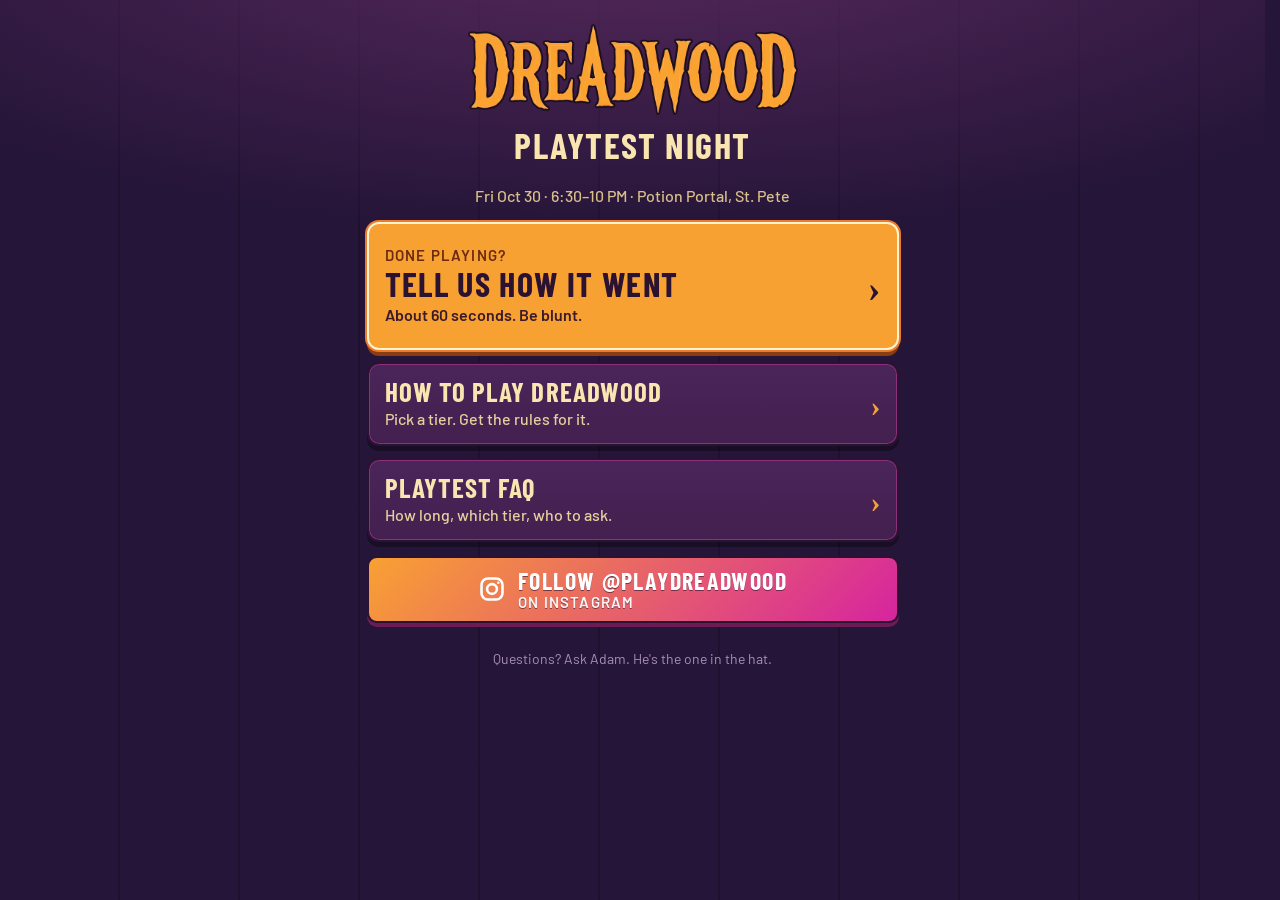
==== commit c59de17f: "Landing draft: final How to Play and FAQ copy, diagrams and faction art" ====
--- a/index.html
+++ b/index.html
@@ -13,7 +13,7 @@
 <main class="wrap">
   <header class="hdr"><img class="logo" src="assets/img/logo.png" alt="DREADWOOD" width="900" height="249">
   <h1>Playtest night</h1></header>
-  <p class="when">Fri Oct 30 · Potion Portal, St. Pete</p>
+  <p class="when">Fri Oct 30 · 6:30–10 PM · Potion Portal, St. Pete</p>
 
   <nav class="menu" aria-label="Playtest">
     <a class="mbtn hero" href="survey/">
--- a/assets/app.css
+++ b/assets/app.css
@@ -195,3 +195,15 @@
 .faq details>div{padding:0 0 12px 26px;font-weight:400;font-size:17px;line-height:1.45}
 .faq details>div p{margin:0 0 6px}
 a.inl{color:var(--logo)}
+.fig{margin:12px -4px;border-radius:10px;overflow:hidden;border:2px solid var(--ink);box-shadow:0 4px 0 rgba(0,0,0,.35);background:#F9E5B0;line-height:0}
+.fig img{width:100%;height:auto;display:block}
+.art{margin:6px auto 4px;text-align:center;background:radial-gradient(60% 60% at 50% 55%,rgba(248,161,51,.28),transparent 70%);border-radius:10px}
+.art img{max-width:100%;max-height:230px;width:auto;height:auto;filter:drop-shadow(0 8px 10px rgba(0,0,0,.55))}
+.tokens{display:grid;grid-template-columns:repeat(3,minmax(0,1fr));gap:8px;margin:10px 0;grid-auto-rows:1fr}
+.tokens figure{margin:0;background:#331a44;border:2px solid #7a4b8d;border-radius:10px;padding:8px 6px;text-align:center;display:flex;flex-direction:column;align-items:center;justify-content:space-between}
+.tokens img{height:74px;width:auto;filter:drop-shadow(0 4px 5px rgba(0,0,0,.5))}
+.tokens figcaption{font:700 17px "Barlow Condensed";text-transform:uppercase;letter-spacing:.05em;margin-top:6px}
+.tagline{font-style:italic;color:#e6cf9c;text-align:center;margin:0 0 4px;font-weight:400}
+.meta{text-align:center;color:#d8bf8a;font-size:15px;margin:0 0 10px}
+.faq h3.grp{font:700 22px "Barlow Condensed";text-transform:uppercase;letter-spacing:.05em;color:var(--logo);margin:14px 0 2px}
+.faq h3.grp:first-child{margin-top:0}
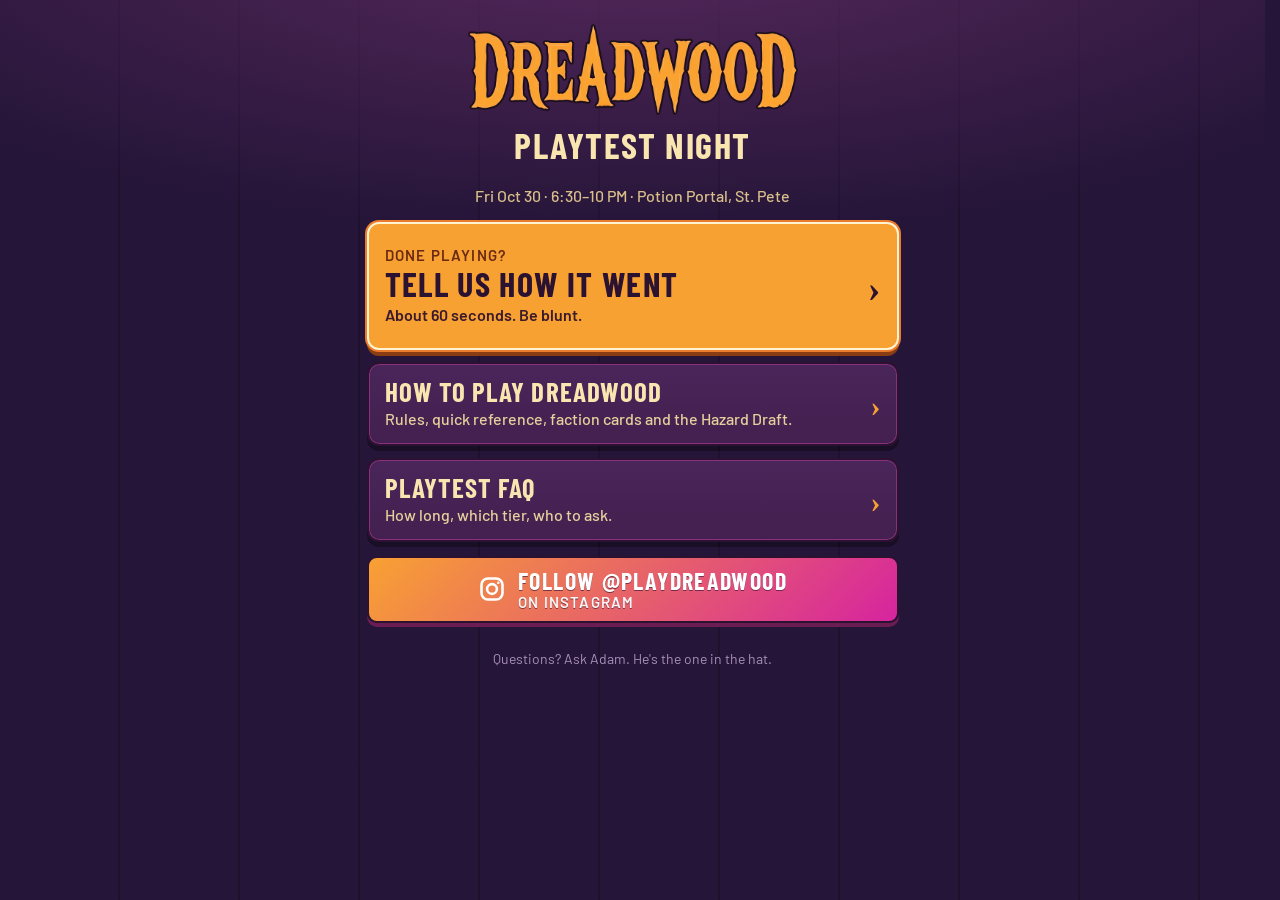
==== commit 49ba7a71: "How to Play: per-tier quick reference, faction cards, Hazard Draft and pool with sticky jump tabs" ====
--- a/index.html
+++ b/index.html
@@ -20,7 +20,7 @@
       <span class="t"><span class="k">Done playing?</span><span class="a">Tell us how it went</span><span class="b">About 60 seconds. Be blunt.</span></span><span class="go" aria-hidden="true">›</span>
     </a>
     <a class="mbtn" href="how-to-play/">
-      <span class="t"><span class="a">How to Play Dreadwood</span><span class="b">Pick a tier. Get the rules for it.</span></span><span class="go" aria-hidden="true">›</span>
+      <span class="t"><span class="a">How to Play Dreadwood</span><span class="b">Rules, quick reference, faction cards and the Hazard Draft.</span></span><span class="go" aria-hidden="true">›</span>
     </a>
     <a class="mbtn" href="faq/">
       <span class="t"><span class="a">Playtest FAQ</span><span class="b">How long, which tier, who to ask.</span></span><span class="go" aria-hidden="true">›</span>
--- a/assets/app.css
+++ b/assets/app.css
@@ -207,3 +207,44 @@
 .meta{text-align:center;color:#d8bf8a;font-size:15px;margin:0 0 10px}
 .faq h3.grp{font:700 22px "Barlow Condensed";text-transform:uppercase;letter-spacing:.05em;color:var(--logo);margin:14px 0 2px}
 .faq h3.grp:first-child{margin-top:0}
+/* How to Play: sticky tier tabs + in-tier jump links, mid-game reference */
+#subnav{position:sticky;top:0;z-index:6;display:block;background:rgba(37,21,56,.97);margin:4px -14px 6px;padding:8px 14px 8px;border-bottom:2px solid var(--sheen);box-shadow:0 6px 10px rgba(0,0,0,.35)}
+#subnav .tabs{display:grid;grid-template-columns:repeat(3,minmax(0,1fr));gap:8px;grid-auto-rows:1fr}
+#subnav .tabs a{display:flex;align-items:center;justify-content:center;text-align:center;text-decoration:none;min-height:48px;border-radius:8px;border:2px solid #7a4b8d;background:#331a44;color:var(--parch);font:700 19px "Barlow Condensed";text-transform:uppercase;letter-spacing:.05em}
+#subnav .tabs a[aria-current=true]{background:var(--logo);color:var(--ink);border-color:#fff3d0;box-shadow:0 0 0 2px var(--ember)}
+.jumps{display:grid;grid-template-columns:repeat(var(--n,3),minmax(0,1fr));gap:6px;margin-top:8px;grid-auto-rows:1fr}
+.jumps a{background:transparent;box-shadow:none;letter-spacing:0;text-transform:none;display:flex;align-items:center;justify-content:center;text-align:center;text-decoration:none;min-height:44px;padding:4px 6px;border-radius:99px;border:1.5px solid #7a4b8d;color:var(--parch-mid);font:700 16px/1.05 Barlow;text-wrap:balance}
+.jumps a[aria-current=true]{box-shadow:none;border-color:var(--logo);color:var(--logo);background:rgba(248,161,51,.12)}
+.jumpto{scroll-margin-top:150px}
+.refblock{margin-top:22px;padding-top:16px;border-top:2px dashed rgba(248,161,51,.45);scroll-margin-top:150px}
+.refblock>h2{font-size:30px;margin-bottom:4px}
+.refblock .lead{color:#e6cf9c;font-weight:400;font-size:17px;margin:0 0 8px}
+.qref h3{font-size:22px;color:var(--parch-mid);margin:18px 0 6px}
+.qref p,.qref li,.qref td{font-size:18px;line-height:1.45;font-weight:400}
+.qref li{margin:5px 0}.qref ul ul{margin:4px 0;padding-left:20px}.qref ul ul li{list-style:"– "}
+.qref b{font-weight:600;color:#fff1cc}
+.qref table{width:100%;border-collapse:collapse;margin:6px 0 10px}
+.qref th{font:700 16px "Barlow Condensed";text-transform:uppercase;letter-spacing:.05em;text-align:left;background:var(--logo);color:var(--ink);padding:6px 8px}
+.qref td{padding:8px;border-bottom:1px solid rgba(139,48,125,.6);vertical-align:top}
+.qref td.n{font:700 20px "Barlow Condensed";color:var(--logo);white-space:nowrap}
+.tt{display:inline-block;font:700 12px/1.5 Barlow;letter-spacing:.06em;text-transform:uppercase;border-radius:99px;padding:0 8px;vertical-align:2px;color:#fff;margin-right:2px}
+.tt.dea{background:var(--ember)}.tt.imm{background:var(--magenta)}
+.fgroup{margin:14px 0 22px}
+.fgroup>h3{display:flex;align-items:center;gap:10px;font-size:24px;margin:0 0 6px;color:var(--parch)}
+.fgroup>h3::before{content:"";width:14px;height:26px;border-radius:3px;background:var(--fc)}
+.fgroup .art{margin:0 0 6px}
+.acard{background:#331a44;border:2px solid #7a4b8d;border-left:10px solid var(--fc);border-radius:10px;padding:12px 14px;margin:10px 0}
+.acard h4{font:700 24px/1 "Barlow Condensed";text-transform:uppercase;letter-spacing:.04em;margin:0;color:var(--parch)}
+.acard .ty{font:600 15px Barlow;color:var(--logo);margin:4px 0 6px;text-transform:uppercase;letter-spacing:.05em}
+.acard p,.acard li{font-size:18px;line-height:1.45;font-weight:400;margin:4px 0;text-wrap:pretty}
+.acard ul{padding-left:20px;margin:4px 0}.acard b{font-weight:600;color:#fff1cc}
+.fjump{display:grid;grid-template-columns:repeat(2,minmax(0,1fr));gap:8px;margin:8px 0 4px;grid-auto-rows:1fr}
+.fjump a{display:flex;align-items:center;gap:8px;text-decoration:none;min-height:48px;padding:6px 10px;border-radius:8px;border:2px solid #7a4b8d;border-left:10px solid var(--fc);background:#331a44;color:var(--parch);font:700 18px/1.05 "Barlow Condensed";text-transform:uppercase;letter-spacing:.04em}
+.pool{display:grid;gap:10px;margin:10px 0}
+.pool .hz{display:flex;gap:12px;align-items:flex-start;background:#331a44;border:2px solid #7a4b8d;border-radius:10px;padding:10px 12px}
+.pool .hz img{width:64px;height:64px;object-fit:contain;flex:none;filter:drop-shadow(0 4px 5px rgba(0,0,0,.5))}
+.pool .hz h4{font:700 22px/1 "Barlow Condensed";text-transform:uppercase;letter-spacing:.04em;margin:2px 0 4px}
+.pool .hz h4 small{display:block;font:600 14px Barlow;color:var(--logo);letter-spacing:.04em;margin-top:3px}
+.pool .hz p,.pool .hz li{font-size:17px;line-height:1.42;margin:0;font-weight:400;text-wrap:pretty}.pool .hz ul{margin:0;padding-left:18px}
+.when2{background:#331a44;border:2px solid #7a4b8d;border-left:10px solid var(--magenta);border-radius:10px;padding:10px 12px;font:700 20px/1.2 "Barlow Condensed";text-transform:uppercase;letter-spacing:.04em;margin:8px 0}
+.when2 i{font-style:normal;color:var(--logo)}
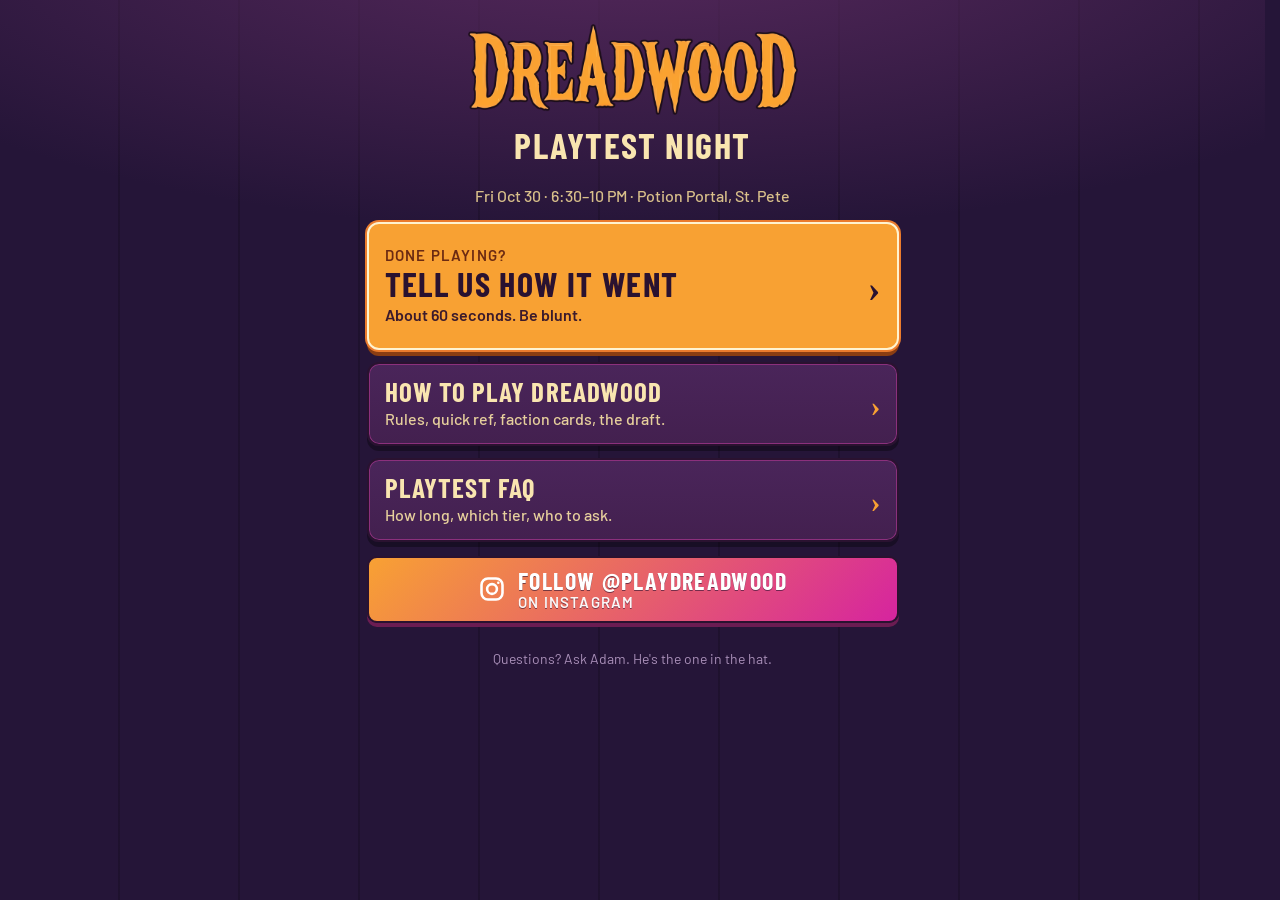
==== commit 1f51fe69: "Landing: shorter How to Play subline so buttons stay equal height" ====
--- a/index.html
+++ b/index.html
@@ -20,7 +20,7 @@
       <span class="t"><span class="k">Done playing?</span><span class="a">Tell us how it went</span><span class="b">About 60 seconds. Be blunt.</span></span><span class="go" aria-hidden="true">›</span>
     </a>
     <a class="mbtn" href="how-to-play/">
-      <span class="t"><span class="a">How to Play Dreadwood</span><span class="b">Rules, quick reference, faction cards and the Hazard Draft.</span></span><span class="go" aria-hidden="true">›</span>
+      <span class="t"><span class="a">How to Play Dreadwood</span><span class="b">Rules, quick ref, faction cards, the draft.</span></span><span class="go" aria-hidden="true">›</span>
     </a>
     <a class="mbtn" href="faq/">
       <span class="t"><span class="a">Playtest FAQ</span><span class="b">How long, which tier, who to ask.</span></span><span class="go" aria-hidden="true">›</span>
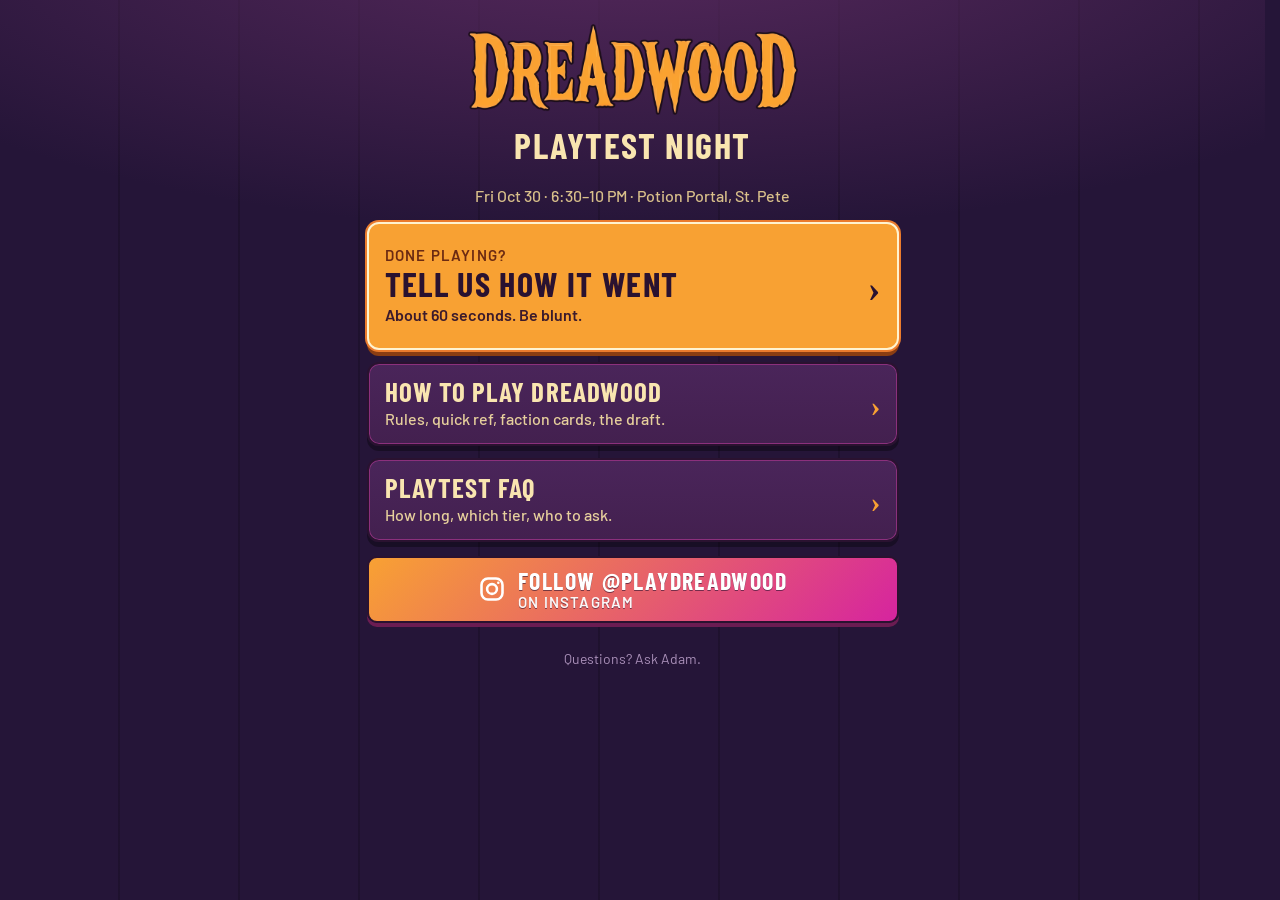
==== commit 7534c79e: "Remove hat line" ====
--- a/index.html
+++ b/index.html
@@ -28,6 +28,6 @@
   </nav>
 
   <a class="btn ig" href="https://instagram.com/playdreadwood" target="_blank" rel="noopener"><svg viewBox="0 0 24 24" width="28" height="28" aria-hidden="true" fill="none" stroke="currentColor" stroke-width="2.2"><rect x="3" y="3" width="18" height="18" rx="5.5"/><circle cx="12" cy="12" r="4.2"/><circle cx="17.4" cy="6.6" r="1.1" fill="currentColor" stroke="none"/></svg><div class="igt"><span class="a">Follow @playdreadwood</span><span class="b">on Instagram</span></div></a>
-  <p class="foot">Questions? Ask Adam. He's the one in the hat.</p>
+  <p class="foot">Questions? Ask Adam.</p>
 </main>
 </body></html>
--- a/assets/app.css
+++ b/assets/app.css
@@ -229,10 +229,9 @@
 .qref td.n{font:700 20px "Barlow Condensed";color:var(--logo);white-space:nowrap}
 .tt{display:inline-block;font:700 12px/1.5 Barlow;letter-spacing:.06em;text-transform:uppercase;border-radius:99px;padding:0 8px;vertical-align:2px;color:#fff;margin-right:2px}
 .tt.dea{background:var(--ember)}.tt.imm{background:var(--magenta)}
-.fgroup{margin:14px 0 22px}
-.fgroup>h3{display:flex;align-items:center;gap:10px;font-size:24px;margin:0 0 6px;color:var(--parch)}
+.fgroup{margin:10px 0 14px}
+.fgroup>h3{display:flex;align-items:center;gap:10px;font-size:24px;margin:16px 0 8px;color:var(--parch)}
 .fgroup>h3::before{content:"";width:14px;height:26px;border-radius:3px;background:var(--fc)}
-.fgroup .art{margin:0 0 6px}
 .acard{background:#331a44;border:2px solid #7a4b8d;border-left:10px solid var(--fc);border-radius:10px;padding:12px 14px;margin:10px 0}
 .acard h4{font:700 24px/1 "Barlow Condensed";text-transform:uppercase;letter-spacing:.04em;margin:0;color:var(--parch)}
 .acard .ty{font:600 15px Barlow;color:var(--logo);margin:4px 0 6px;text-transform:uppercase;letter-spacing:.05em}
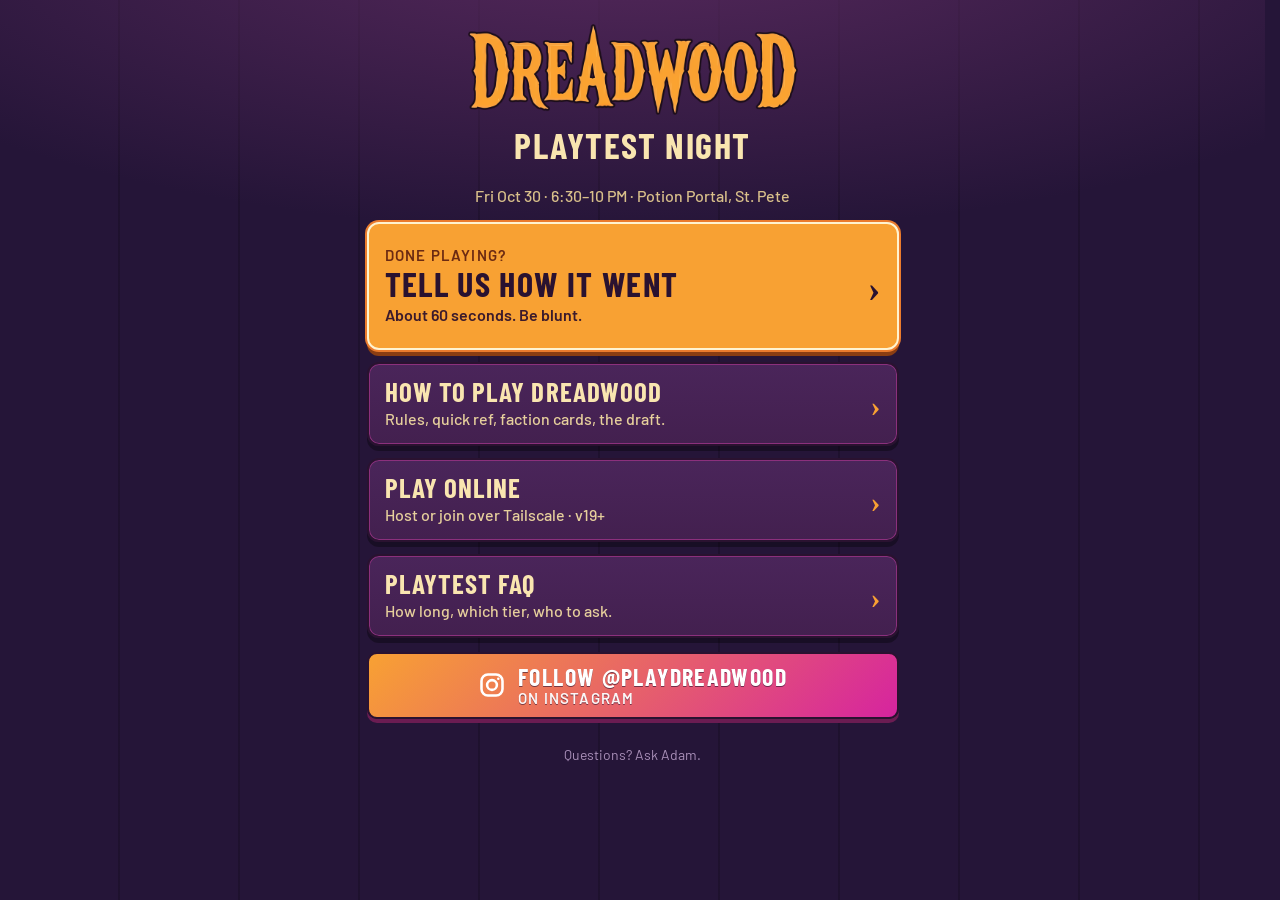
==== commit 35481e8a: "Link Play Online from landing and how-to footer" ====
--- a/index.html
+++ b/index.html
@@ -22,6 +22,9 @@
     <a class="mbtn" href="how-to-play/">
       <span class="t"><span class="a">How to Play Dreadwood</span><span class="b">Rules, quick ref, faction cards, the draft.</span></span><span class="go" aria-hidden="true">›</span>
     </a>
+    <a class="mbtn" href="online/">
+      <span class="t"><span class="a">Play Online</span><span class="b">Host or join over Tailscale · v19+</span></span><span class="go" aria-hidden="true">›</span>
+    </a>
     <a class="mbtn" href="faq/">
       <span class="t"><span class="a">Playtest FAQ</span><span class="b">How long, which tier, who to ask.</span></span><span class="go" aria-hidden="true">›</span>
     </a>
